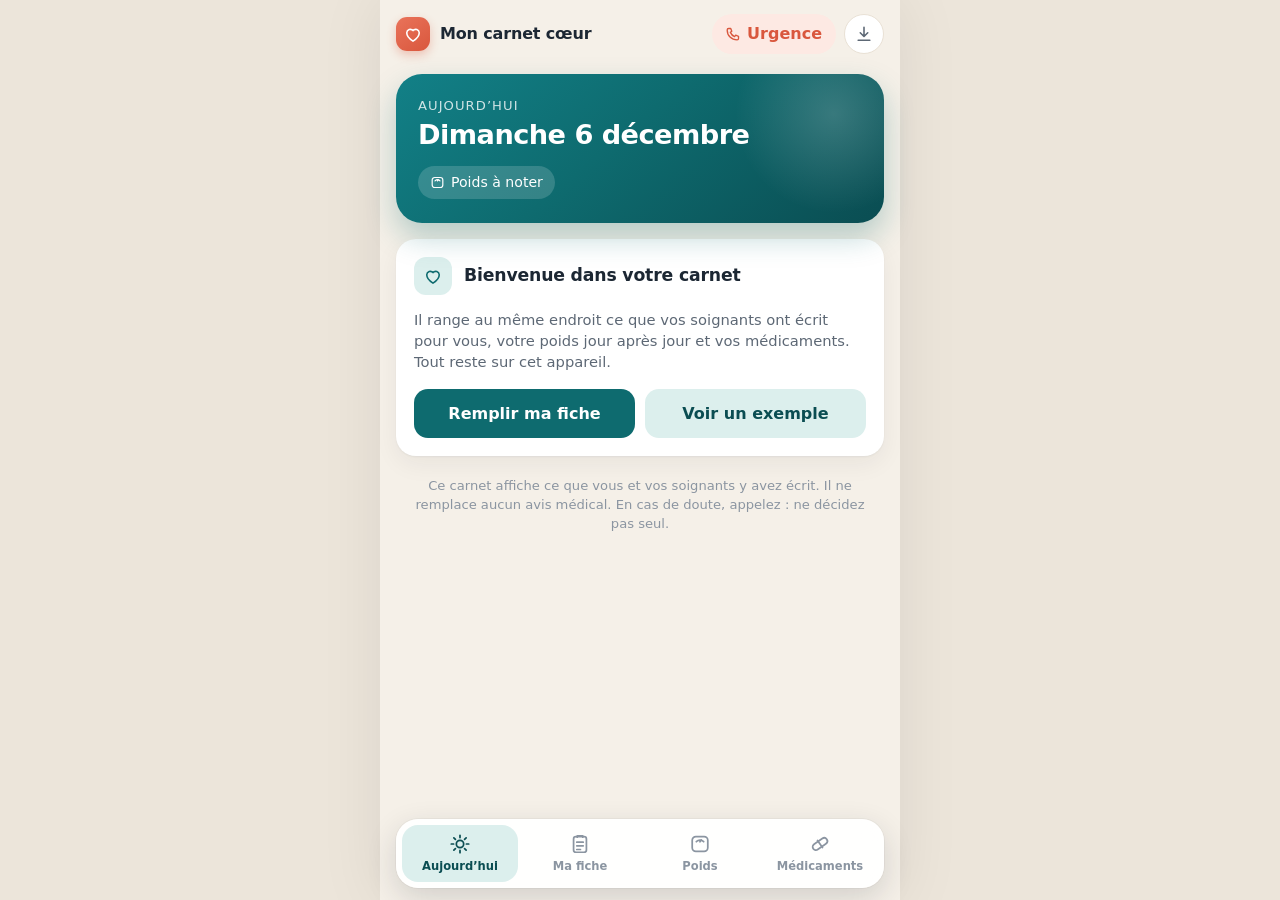
==== essai-carnet/index.html @ e3ade429 "Carnet de suivi : version d'essai (1dc3de3)" ====
<!doctype html>
<html lang="fr">
  <head>
    <meta charset="utf-8" />
    <meta name="viewport" content="width=device-width, initial-scale=1, viewport-fit=cover" />
    <meta name="theme-color" content="#0e6b6f" />
    <title>Mon carnet cœur</title>
    <!-- Aucune ressource distante : ni police, ni icône, ni mesure d'usage. Rien ne sort de l'appareil. -->
    <link rel="manifest" href="./manifest.webmanifest" />
    <link rel="icon" href="./icone.svg" type="image/svg+xml" />
    <link rel="stylesheet" href="./styles.css" />
  </head>
  <body>
    <div id="app"></div>
    <script type="module" src="./src/app.js"></script>
  </body>
</html>
---- essai-carnet/styles.css ----
:root {
  --fond: #f5f0e8;
  --carte: #ffffff;
  --encre: #1c2733;
  --encre-douce: #5d6875;
  --encre-pale: #8b95a1;
  --trait: #e9e1d5;

  --primaire: #0e6b6f;
  --primaire-fonce: #0a4d52;
  --primaire-clair: #dcefed;

  --corail: #d9573d;
  --corail-clair: #fde9e3;
  --ambre: #a8690f;
  --ambre-clair: #fbefd6;
  --vert: #2c7a52;
  --vert-clair: #e0f1e6;
  --bleu: #2f62a3;
  --bleu-clair: #e3edf9;

  --rayon: 20px;
  --rayon-petit: 12px;
  --ombre: 0 1px 2px rgba(28, 39, 51, 0.05), 0 8px 24px rgba(28, 39, 51, 0.06);
  --police: system-ui, -apple-system, "Segoe UI", Roboto, "Helvetica Neue", Arial, sans-serif;
}

* { box-sizing: border-box; }

html { -webkit-text-size-adjust: 100%; }

body {
  margin: 0;
  background: var(--fond);
  color: var(--encre);
  font-family: var(--police);
  font-size: 16px;
  line-height: 1.45;
  -webkit-font-smoothing: antialiased;
}

button, input, textarea { font: inherit; color: inherit; }
button { cursor: pointer; }
h1, h2, h3, p { margin: 0; }

#app { max-width: 520px; margin: 0 auto; min-height: 100vh; position: relative; }

.page { padding: 16px 16px calc(104px + env(safe-area-inset-bottom)); display: grid; gap: 16px; }

/* ---------- Barre du haut ---------- */

.barre {
  display: flex; align-items: center; justify-content: space-between; gap: 12px;
  padding: calc(14px + env(safe-area-inset-top)) 16px 4px;
}
.marque { display: flex; align-items: center; gap: 10px; font-weight: 700; letter-spacing: -0.01em; }
.marque .logo {
  width: 34px; height: 34px; border-radius: 11px; display: grid; place-items: center;
  background: linear-gradient(145deg, #e9735a, var(--corail)); color: #fff;
  box-shadow: 0 4px 10px rgba(217, 87, 61, 0.3);
}
.barre-actions { display: flex; gap: 8px; }

.bouton-rond {
  width: 40px; height: 40px; border-radius: 50%; border: 1px solid var(--trait);
  background: var(--carte); display: grid; place-items: center; color: var(--encre-douce);
}
.bouton-urgence {
  height: 40px; padding: 0 14px 0 12px; border-radius: 20px; border: 0;
  background: var(--corail-clair); color: var(--corail); font-weight: 700;
  display: inline-flex; align-items: center; gap: 6px;
}

/* ---------- Bandeau d'accueil ---------- */

.accueil {
  border-radius: 26px; padding: 22px 22px 24px; color: #fff; position: relative; overflow: hidden;
  background: linear-gradient(140deg, #128087 0%, var(--primaire) 45%, var(--primaire-fonce) 100%);
  box-shadow: 0 14px 30px rgba(14, 107, 111, 0.28);
}
.accueil::after {
  content: ""; position: absolute; right: -50px; top: -60px; width: 200px; height: 200px; border-radius: 50%;
  background: radial-gradient(circle, rgba(255, 255, 255, 0.18), rgba(255, 255, 255, 0) 70%);
}
.accueil .sur-titre { font-size: 0.82rem; text-transform: uppercase; letter-spacing: 0.08em; opacity: 0.8; }
.accueil h1 { font-size: 1.7rem; line-height: 1.15; letter-spacing: -0.02em; margin-top: 4px; }
.accueil h1::first-letter { text-transform: uppercase; }
.accueil .resume { display: flex; flex-wrap: wrap; gap: 8px; margin-top: 16px; position: relative; z-index: 1; }
.accueil .puce {
  background: rgba(255, 255, 255, 0.16); border-radius: 999px; padding: 6px 12px; font-size: 0.88rem;
  display: inline-flex; align-items: center; gap: 6px;
}

/* ---------- Cartes ---------- */

.carte { background: var(--carte); border-radius: var(--rayon); box-shadow: var(--ombre); padding: 18px; }
.carte-tete { display: flex; align-items: center; gap: 12px; margin-bottom: 14px; }
.carte-tete h2 { font-size: 1.08rem; letter-spacing: -0.01em; flex: 1; }
.carte-tete .lien { font-size: 0.9rem; color: var(--primaire); font-weight: 600; background: none; border: 0; padding: 4px; }

.pastille { width: 38px; height: 38px; border-radius: 12px; display: grid; place-items: center; flex: none; }
.pastille.vert { background: var(--vert-clair); color: var(--vert); }
.pastille.ambre { background: var(--ambre-clair); color: var(--ambre); }
.pastille.bleu { background: var(--bleu-clair); color: var(--bleu); }
.pastille.corail { background: var(--corail-clair); color: var(--corail); }
.pastille.primaire { background: var(--primaire-clair); color: var(--primaire); }

.titre-page { font-size: 1.5rem; letter-spacing: -0.02em; padding: 4px 2px 0; }
.sous-titre { color: var(--encre-douce); font-size: 0.95rem; padding: 0 2px; margin-top: -10px; }

.discret { color: var(--encre-douce); font-size: 0.92rem; }
.vide { color: var(--encre-pale); font-style: italic; }

/* ---------- Boutons ---------- */

.bouton {
  border: 0; border-radius: 14px; padding: 13px 18px; font-weight: 650; background: var(--primaire); color: #fff;
  display: inline-flex; align-items: center; justify-content: center; gap: 8px; min-height: 48px;
}
.bouton:active { transform: translateY(1px); }
.bouton.secondaire { background: var(--primaire-clair); color: var(--primaire-fonce); }
.bouton.neutre { background: #f1ebe2; color: var(--encre); }
.bouton.danger { background: var(--corail-clair); color: var(--corail); }
.bouton.large { width: 100%; }
.rangee { display: flex; gap: 10px; flex-wrap: wrap; }
.rangee > .bouton { flex: 1; }

/* ---------- Poids ---------- */

.grand-nombre { font-size: 2.3rem; font-weight: 750; letter-spacing: -0.03em; line-height: 1; }
.grand-nombre small { font-size: 1rem; font-weight: 600; color: var(--encre-douce); margin-left: 4px; letter-spacing: 0; }

.saisie-rapide { display: flex; gap: 10px; align-items: stretch; }
.saisie-rapide .champ-unite { flex: 1; }

.champ-unite { position: relative; }
.champ-unite input { padding-right: 46px; }
.champ-unite span { position: absolute; right: 14px; top: 50%; transform: translateY(-50%); color: var(--encre-pale); font-weight: 600; }

.courbe { width: 100%; height: auto; display: block; }
.courbe .grille { stroke: var(--trait); stroke-width: 1; }
.courbe .axe { fill: var(--encre-pale); font-size: 11px; font-family: var(--police); }
.courbe .trace { fill: none; stroke: var(--primaire); stroke-width: 2.5; stroke-linejoin: round; stroke-linecap: round; }
.courbe .point { fill: #fff; stroke: var(--primaire); stroke-width: 2; }
.courbe .reference { stroke: var(--ambre); stroke-width: 1.5; stroke-dasharray: 5 5; }

.periodes { display: inline-flex; background: #f1ebe2; border-radius: 12px; padding: 4px; gap: 2px; }
.periodes button { border: 0; background: none; padding: 7px 12px; border-radius: 9px; font-size: 0.88rem; font-weight: 600; color: var(--encre-douce); }
.periodes button.actif { background: #fff; color: var(--encre); box-shadow: 0 1px 3px rgba(0, 0, 0, 0.08); }

.legende { display: flex; flex-wrap: wrap; gap: 14px; font-size: 0.85rem; color: var(--encre-douce); margin-top: 8px; }
.legende i { display: inline-block; width: 18px; height: 0; border-top: 2.5px solid var(--primaire); vertical-align: middle; margin-right: 6px; }
.legende i.ref { border-top: 2px dashed var(--ambre); }

/* ---------- Parole du soignant ---------- */

.parole {
  border-left: 4px solid var(--primaire); background: var(--primaire-clair); border-radius: 0 var(--rayon-petit) var(--rayon-petit) 0;
  padding: 12px 14px;
}
.parole .texte { font-weight: 600; white-space: pre-wrap; }
.parole .origine { font-size: 0.85rem; color: var(--encre-douce); margin-top: 6px; }

/* ---------- Listes ---------- */

.liste { list-style: none; margin: 0; padding: 0; }
.liste > li + li { border-top: 1px solid var(--trait); }

.ligne {
  width: 100%; text-align: left; background: none; border: 0; padding: 13px 0; display: flex; gap: 12px; align-items: flex-start;
}
.ligne .corps { flex: 1; min-width: 0; }
.ligne .libelle { font-size: 0.86rem; color: var(--encre-douce); }
.ligne .valeur { font-weight: 650; font-size: 1.04rem; white-space: pre-wrap; overflow-wrap: anywhere; }
.ligne .meta { font-size: 0.82rem; color: var(--encre-pale); margin-top: 3px; }
.ligne .chevron { color: var(--encre-pale); margin-top: 10px; flex: none; }

.etiquette { display: inline-flex; align-items: center; gap: 5px; border-radius: 999px; padding: 3px 10px; font-size: 0.78rem; font-weight: 650; margin-top: 6px; }
.etiquette.ambre { background: var(--ambre-clair); color: var(--ambre); }
.etiquette.neutre { background: #f1ebe2; color: var(--encre-douce); }

.compte { font-size: 0.82rem; color: var(--encre-pale); font-weight: 600; }

/* ---------- Médicaments ---------- */

.moment { font-size: 0.8rem; text-transform: uppercase; letter-spacing: 0.08em; color: var(--encre-pale); font-weight: 700; margin: 14px 0 6px; }
.moment:first-child { margin-top: 0; }

.prise {
  width: 100%; display: flex; align-items: center; gap: 12px; text-align: left; border: 1.5px solid var(--trait); background: #fff;
  border-radius: 14px; padding: 11px 12px; margin-top: 8px; min-height: 56px;
}
.prise .case {
  width: 28px; height: 28px; border-radius: 9px; border: 2px solid #cfc6b8; display: grid; place-items: center; color: transparent; flex: none;
}
.prise .nom { font-weight: 650; }
.prise .dose { font-size: 0.86rem; color: var(--encre-douce); }
.prise.fait { background: var(--vert-clair); border-color: transparent; }
.prise.fait .case { background: var(--vert); border-color: var(--vert); color: #fff; }

.moments { display: flex; gap: 6px; flex-wrap: wrap; margin-top: 8px; }
.moments span { background: var(--bleu-clair); color: var(--bleu); border-radius: 999px; padding: 3px 10px; font-size: 0.8rem; font-weight: 650; }

.a-quoi { margin-top: 10px; background: #faf6ef; border-radius: var(--rayon-petit); padding: 10px 12px; }
.a-quoi b { display: block; font-size: 0.78rem; text-transform: uppercase; letter-spacing: 0.06em; color: var(--encre-pale); margin-bottom: 2px; }

/* ---------- Avis et mentions ---------- */

.bandeau { border-radius: var(--rayon-petit); padding: 12px 14px; font-size: 0.92rem; display: flex; gap: 10px; align-items: flex-start; }
.bandeau.exemple { background: var(--ambre-clair); color: #6b4208; }
.bandeau .corps { flex: 1; }
.bandeau button { text-align: left; background: none; border: 0; font-weight: 700; text-decoration: underline; color: inherit; padding: 0; margin-top: 4px; }

.mention { text-align: center; font-size: 0.82rem; color: var(--encre-pale); padding: 4px 12px; }

/* ---------- Navigation ---------- */

.nav {
  position: fixed; left: 50%; transform: translateX(-50%); bottom: calc(12px + env(safe-area-inset-bottom));
  width: min(488px, calc(100% - 24px)); display: grid; grid-template-columns: repeat(4, 1fr); gap: 4px; padding: 6px;
  background: rgba(255, 255, 255, 0.94); backdrop-filter: blur(12px); border-radius: 22px;
  box-shadow: 0 10px 30px rgba(28, 39, 51, 0.16), 0 0 0 1px rgba(28, 39, 51, 0.04);
}
.nav button {
  border: 0; background: none; border-radius: 16px; padding: 8px 2px 7px; display: grid; justify-items: center; gap: 3px;
  font-size: 0.72rem; font-weight: 650; color: var(--encre-pale);
}
.nav button.actif { background: var(--primaire-clair); color: var(--primaire-fonce); }

/* ---------- Feuille (saisie) ---------- */

.voile { position: fixed; inset: 0; background: rgba(20, 30, 40, 0.45); display: flex; align-items: flex-end; justify-content: center; z-index: 10; }
.feuille {
  width: 100%; max-width: 520px; max-height: 92vh; overflow: auto; background: var(--fond);
  border-radius: 26px 26px 0 0; padding: 10px 18px calc(22px + env(safe-area-inset-bottom));
}
.feuille::before { content: ""; display: block; width: 44px; height: 5px; border-radius: 3px; background: #d5ccbe; margin: 0 auto 14px; }
.feuille-tete { display: flex; align-items: flex-start; gap: 12px; margin-bottom: 16px; }
.feuille-tete h2 { font-size: 1.25rem; letter-spacing: -0.01em; flex: 1; }
.feuille form, .feuille .bloc { display: grid; gap: 14px; }

label.champ { display: grid; gap: 6px; font-size: 0.9rem; font-weight: 650; color: var(--encre-douce); }
label.champ small { font-weight: 400; color: var(--encre-pale); }
input[type="text"], input[type="date"], input[type="time"], input[type="tel"], textarea {
  width: 100%; border: 1.5px solid var(--trait); background: #fff; border-radius: 14px; padding: 13px 14px; min-height: 48px;
  font-weight: 500; color: var(--encre);
}
textarea { min-height: 96px; resize: vertical; }
input:focus, textarea:focus { outline: none; border-color: var(--primaire); box-shadow: 0 0 0 4px var(--primaire-clair); }
.deux { display: grid; grid-template-columns: 1fr 1fr; gap: 12px; }

.coches { display: flex; gap: 8px; flex-wrap: wrap; }
.coches label {
  border: 1.5px solid var(--trait); background: #fff; border-radius: 12px; padding: 10px 14px; font-weight: 650; display: inline-flex; gap: 8px; align-items: center;
}
.coches input { width: 18px; height: 18px; accent-color: var(--primaire); }

.erreur { background: var(--corail-clair); color: var(--corail); border-radius: var(--rayon-petit); padding: 10px 12px; font-weight: 600; font-size: 0.92rem; }

.urgence-numero {
  display: flex; align-items: center; gap: 14px; background: var(--corail); color: #fff; border-radius: 18px; padding: 16px 18px; text-decoration: none;
}
.urgence-numero strong { font-size: 1.9rem; letter-spacing: -0.02em; line-height: 1; }
.urgence-numero span { font-size: 0.92rem; opacity: 0.92; }

.historique { font-size: 0.9rem; color: var(--encre-douce); }
.historique li { padding: 8px 0; }

@media (min-width: 560px) {
  body { background: #ece5da; }
  #app { background: var(--fond); box-shadow: 0 0 60px rgba(0, 0, 0, 0.08); }
}

/* ---------- Dictée et photos ---------- */

.bouton-rond.dicter { width: 48px; height: 48px; flex: none; color: var(--primaire); background: var(--primaire-clair); border-color: transparent; }
.dictee { display: flex; align-items: center; gap: 12px; }

.vignette {
  margin-top: 12px; width: 100%; display: flex; align-items: center; gap: 12px; text-align: left; padding: 8px;
  border: 1.5px solid var(--trait); background: #fff; border-radius: 14px; color: var(--primaire); font-weight: 650;
}
.vignette img { width: 64px; height: 64px; object-fit: cover; border-radius: 10px; flex: none; }
.vignette span { display: inline-flex; align-items: center; gap: 6px; }

.bloc-photo { display: grid; gap: 10px; margin-top: 6px; }
.bloc-photo img { width: 100%; max-height: 240px; object-fit: contain; border-radius: 14px; background: #fff; border: 1.5px solid var(--trait); }
.photo-entiere { width: 100%; border-radius: 16px; display: block; background: #fff; }
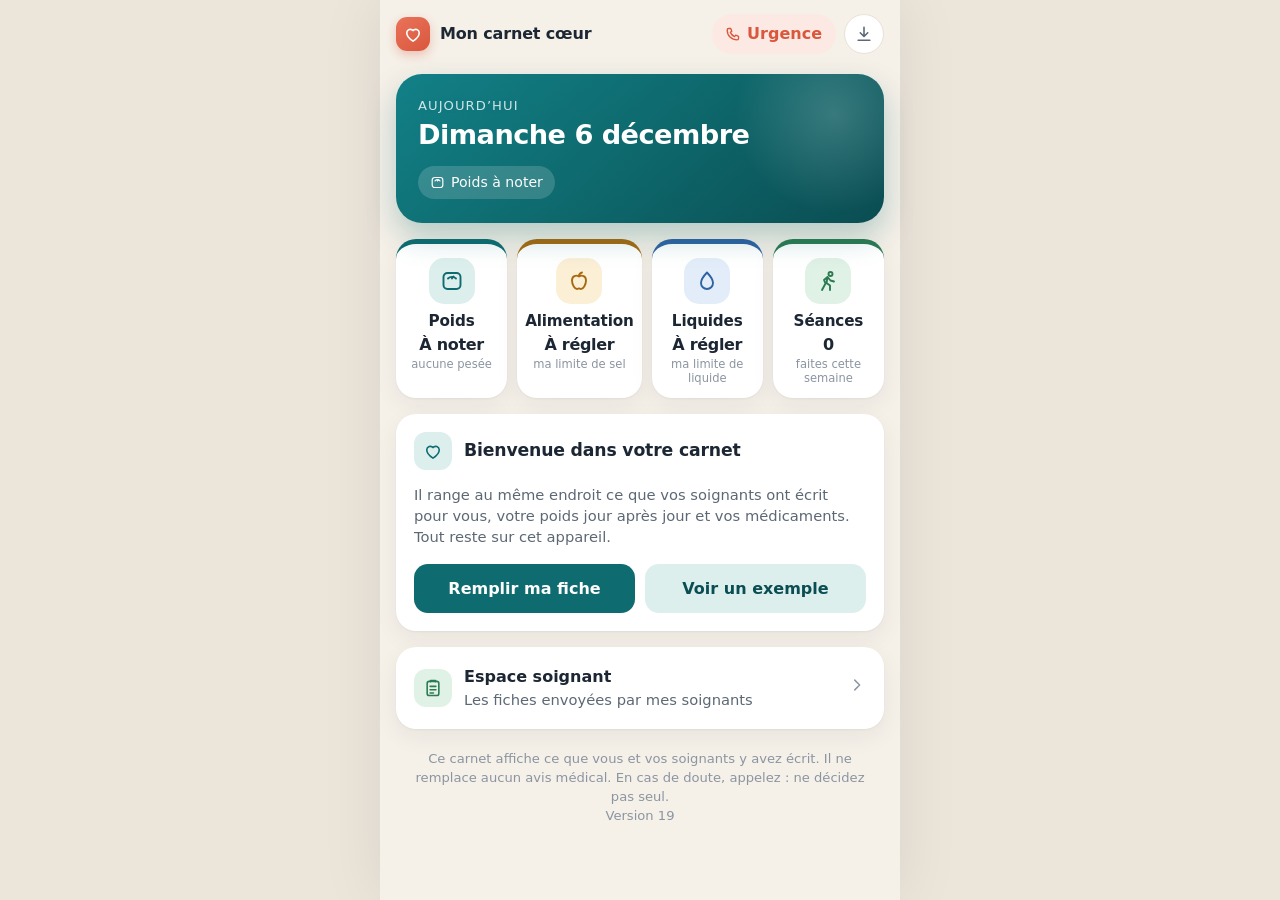
==== commit 6293515a: "Carnet version 19 : fiche allégée, un médicament à deux dosages" ====
--- a/essai-carnet/index.html
+++ b/essai-carnet/index.html
@@ -10,7 +10,7 @@
     <link rel="icon" href="./icone.svg" type="image/svg+xml" />
     <link rel="stylesheet" href="./styles.css" />
   </head>
-  <body>
+  <body spellcheck="false">
     <div id="app"></div>
     <script type="module" src="./src/app.js"></script>
   </body>
--- a/essai-carnet/styles.css
+++ b/essai-carnet/styles.css
@@ -45,7 +45,7 @@
 
 #app { max-width: 520px; margin: 0 auto; min-height: 100vh; position: relative; }
 
-.page { padding: 16px 16px calc(104px + env(safe-area-inset-bottom)); display: grid; gap: 16px; }
+.page { padding: 16px 16px calc(32px + env(safe-area-inset-bottom)); display: grid; gap: 16px; }
 
 /* ---------- Barre du haut ---------- */
 
@@ -217,13 +217,13 @@
 
 .nav {
   position: fixed; left: 50%; transform: translateX(-50%); bottom: calc(12px + env(safe-area-inset-bottom));
-  width: min(488px, calc(100% - 24px)); display: grid; grid-template-columns: repeat(4, 1fr); gap: 4px; padding: 6px;
+  width: min(488px, calc(100% - 24px)); display: grid; grid-template-columns: repeat(5, 1fr); gap: 2px; padding: 6px;
   background: rgba(255, 255, 255, 0.94); backdrop-filter: blur(12px); border-radius: 22px;
   box-shadow: 0 10px 30px rgba(28, 39, 51, 0.16), 0 0 0 1px rgba(28, 39, 51, 0.04);
 }
 .nav button {
   border: 0; background: none; border-radius: 16px; padding: 8px 2px 7px; display: grid; justify-items: center; gap: 3px;
-  font-size: 0.72rem; font-weight: 650; color: var(--encre-pale);
+  font-size: 0.64rem; font-weight: 650; color: var(--encre-pale); letter-spacing: -0.01em; min-width: 0;
 }
 .nav button.actif { background: var(--primaire-clair); color: var(--primaire-fonce); }
 
@@ -286,3 +286,225 @@
 .bloc-photo { display: grid; gap: 10px; margin-top: 6px; }
 .bloc-photo img { width: 100%; max-height: 240px; object-fit: contain; border-radius: 14px; background: #fff; border: 1.5px solid var(--trait); }
 .photo-entiere { width: 100%; border-radius: 16px; display: block; background: #fff; }
+
+/* ---------- Alimentation ---------- */
+
+.bandeau.priorite { background: var(--primaire-clair); color: var(--primaire-fonce); }
+
+.carte.groupe { border-top: 5px solid transparent; }
+.carte.groupe.vert { border-top-color: var(--vert); }
+.carte.groupe.primaire { border-top-color: var(--primaire); }
+.carte.groupe.ambre { border-top-color: var(--ambre); }
+
+.repere { padding: 12px 0; }
+.repere-tete { display: flex; flex-wrap: wrap; align-items: center; justify-content: space-between; gap: 6px 10px; }
+.repere .valeur { font-weight: 650; font-size: 1.02rem; }
+.repere .etiquette { margin-top: 0; }
+.repere .discret { margin-top: 4px; }
+.etiquette.vert { background: var(--vert-clair); color: var(--vert); }
+.etiquette.primaire { background: var(--primaire-clair); color: var(--primaire-fonce); }
+.note-groupe { margin-top: 10px; background: var(--ambre-clair); color: #6b4208; border-radius: var(--rayon-petit); padding: 10px 12px; font-size: 0.92rem; }
+
+.ligne-suivi { display: flex; align-items: center; gap: 12px; padding: 11px 0; }
+.ligne-suivi .corps { flex: 1; min-width: 0; }
+.ligne-suivi .valeur { font-weight: 650; }
+.ligne-suivi .meta { font-size: 0.82rem; color: var(--encre-pale); }
+.ligne-suivi .cases { display: flex; gap: 6px; flex: none; }
+.case-suivi {
+  width: 34px; height: 34px; border-radius: 11px; border: 2px solid #cfc6b8; background: #fff; color: transparent;
+  display: grid; place-items: center; padding: 0;
+}
+.case-suivi.fait { background: var(--vert); border-color: var(--vert); color: #fff; }
+
+.calcul .resultat { margin-top: 10px; background: var(--ambre-clair); border-radius: var(--rayon-petit); padding: 10px 14px; font-size: 1.05rem; }
+.calcul .resultat b { font-size: 1.3rem; }
+
+.puces-gout { display: flex; flex-wrap: wrap; gap: 8px; }
+.puces-gout span { background: var(--vert-clair); color: var(--vert); border-radius: 999px; padding: 7px 13px; font-weight: 600; font-size: 0.92rem; }
+
+.sources a { color: var(--primaire); font-weight: 600; }
+.sources li { padding: 10px 0; }
+
+/* ---------- La bouteille du jour ---------- */
+
+.bloc-bouteille { display: flex; align-items: center; gap: 18px; margin-bottom: 16px; }
+.bouteille { width: 112px; height: auto; flex: none; }
+.bouteille .verre { fill: #eef5fc; }
+.bouteille .contour { fill: none; stroke: #8fb6de; stroke-width: 3; stroke-linejoin: round; }
+.bouteille .bouchon { fill: var(--bleu); }
+.bouteille .vague { fill: #9ccdf3; opacity: 0.9; }
+.bouteille .traits line { stroke: #8fb6de; stroke-width: 2; stroke-linecap: round; }
+.bloc-bouteille .chiffres { flex: 1; min-width: 0; }
+
+.recipients { display: grid; grid-template-columns: repeat(3, 1fr); gap: 8px; }
+.recipient {
+  border: 1.5px solid var(--bleu-clair); background: var(--bleu-clair); color: var(--bleu); border-radius: 14px; padding: 10px 6px;
+  display: grid; gap: 1px; justify-items: center; min-height: 56px; line-height: 1.2;
+}
+.recipient b { font-size: 0.92rem; }
+.recipient span { font-size: 0.82rem; opacity: 0.85; }
+.recipient:active { transform: translateY(1px); }
+
+.journal-boissons { display: flex; flex-wrap: wrap; gap: 6px; margin-top: 14px; }
+.journal-boissons button {
+  border: 1.5px solid var(--trait); background: #fff; border-radius: 999px; padding: 5px 8px 5px 12px; font-size: 0.86rem; font-weight: 600;
+  display: inline-flex; align-items: center; gap: 6px; color: var(--encre-douce);
+}
+
+/* ---------- Le sel dans les aliments ---------- */
+
+.recherche { margin-top: 14px; }
+.familles { margin-top: 14px; display: grid; gap: 8px; }
+.famille { border: 1.5px solid var(--trait); border-radius: 16px; background: #fff; overflow: hidden; }
+.famille > summary {
+  list-style: none; cursor: pointer; padding: 14px 16px; font-weight: 650; display: flex; align-items: center; justify-content: space-between; gap: 10px;
+}
+.famille > summary::-webkit-details-marker { display: none; }
+.famille > summary::after { content: "›"; font-size: 1.4rem; line-height: 1; color: var(--encre-pale); transition: transform 0.15s; }
+.famille[open] > summary::after { transform: rotate(90deg); }
+.famille > summary .compte { margin-left: auto; }
+.famille[open] > summary { background: var(--ambre-clair); }
+.famille .liste { padding: 0 16px; }
+
+.aliment .ligne { align-items: center; }
+.aliment .teneur { text-align: right; flex: none; display: grid; line-height: 1.15; }
+.aliment .teneur b { font-size: 1.05rem; }
+.aliment .teneur small { font-size: 0.74rem; color: var(--encre-pale); }
+
+.tuile { background: #fff; border-radius: 16px; padding: 14px; display: grid; gap: 2px; text-align: center; box-shadow: var(--ombre); }
+.tuile small { color: var(--encre-douce); font-size: 0.82rem; }
+.tuile b { font-size: 1.5rem; letter-spacing: -0.02em; }
+
+.portions { display: flex; flex-wrap: wrap; gap: 6px; margin-top: 10px; }
+.portions button { border: 1.5px solid var(--trait); background: #fff; border-radius: 999px; padding: 8px 12px; font-weight: 650; font-size: 0.9rem; }
+[hidden] { display: none !important; }
+
+/* ---------- Accueil : les quatre priorités (deux par ligne sur téléphone) ---------- */
+
+.tuiles-accueil { display: grid; grid-template-columns: repeat(2, 1fr); gap: 10px; }
+@media (min-width: 620px) { .tuiles-accueil { grid-template-columns: repeat(4, 1fr); } }
+.tuile-accueil {
+  border: 0; border-radius: var(--rayon); background: var(--carte); box-shadow: var(--ombre); padding: 14px 8px 12px;
+  display: grid; justify-items: center; gap: 4px; text-align: center; min-height: 138px; align-content: start;
+  border-top: 5px solid transparent;
+}
+.tuile-accueil.primaire { border-top-color: var(--primaire); }
+.tuile-accueil.ambre { border-top-color: var(--ambre); }
+.tuile-accueil.bleu { border-top-color: var(--bleu); }
+.tuile-accueil.vert { border-top-color: var(--vert); }
+.tuile-accueil .pastille { width: 46px; height: 46px; border-radius: 15px; margin-bottom: 2px; }
+.tuile-accueil b { font-size: 0.95rem; letter-spacing: -0.01em; }
+.tuile-accueil .val { font-size: 1rem; font-weight: 750; letter-spacing: -0.02em; line-height: 1.15; }
+.tuile-accueil small { font-size: 0.72rem; color: var(--encre-pale); line-height: 1.2; }
+.tuile-accueil:active { transform: translateY(1px); }
+
+.lien-carte { width: 100%; border: 0; text-align: left; display: flex; align-items: center; gap: 12px; }
+.lien-carte .corps { flex: 1; min-width: 0; }
+.lien-carte .chevron { color: var(--encre-pale); }
+a.lien-carte { color: inherit; text-decoration: none; }
+
+.en-verres { color: var(--bleu); font-weight: 650; margin-top: 2px; }
+
+/* ---------- Retour à l'accueil ---------- */
+
+.retour {
+  height: 40px; padding: 0 16px 0 8px; border-radius: 20px; border: 1px solid var(--trait); background: var(--carte);
+  display: inline-flex; align-items: center; gap: 4px; font-weight: 700; color: var(--primaire-fonce);
+}
+
+/* ---------- Espace soignant et réception des consignes ---------- */
+
+.bandeau.reception { background: var(--vert-clair); color: #1d5237; }
+.formulaire-soignant { display: grid; gap: 16px; }
+.cadre-qr { background: #fff; border: 1.5px solid var(--trait); border-radius: 18px; padding: 10px; margin: 12px auto; max-width: 320px; }
+.qr { width: 100%; height: auto; display: block; }
+.lien-a-copier { font-size: 0.78rem; min-height: 0; word-break: break-all; color: var(--encre-douce); margin: 6px 0 10px; }
+
+/* ---------- Rendez-vous : heure en deux listes ---------- */
+
+div.champ > span:first-child { font-size: 0.9rem; font-weight: 650; color: var(--encre-douce); }
+div.champ { display: grid; gap: 6px; }
+.heure-minutes { display: grid; grid-template-columns: 1fr 1fr; gap: 8px; }
+select {
+  width: 100%; border: 1.5px solid var(--trait); background: #fff; border-radius: 14px; padding: 12px 10px; min-height: 48px;
+  font: inherit; font-weight: 500; color: var(--encre);
+}
+select:focus { outline: none; border-color: var(--primaire); box-shadow: 0 0 0 4px var(--primaire-clair); }
+.etiquette.corail { background: var(--corail-clair); color: var(--corail); }
+
+/* Page soignant (soignant.html) : une ligne par médicament */
+a.bouton { text-decoration: none; box-sizing: border-box; }
+.med-soignant { display: grid; gap: 10px; padding: 14px; border: 1.5px solid var(--trait); border-radius: var(--rayon-petit); background: #fcfaf6; }
+.med-soignant.a-arreter { border-color: var(--corail); background: var(--corail-clair); }
+.med-actions { justify-content: space-between; align-items: center; }
+.med-actions .arreter { display: inline-flex; align-items: center; gap: 8px; font-weight: 650; color: var(--corail); }
+.med-actions .arreter input { width: 18px; height: 18px; accent-color: var(--corail); }
+.page-soignant .cadre-qr { max-width: 460px; }
+.deux > * { min-width: 0; }
+.deux input { min-width: 0; width: 100%; box-sizing: border-box; }
+.detail-med { display: inline-block; margin-top: 4px; line-height: 1.45; }
+.med-actions .lien { background: none; border: 0; padding: 6px 0; color: var(--encre-douce); font-weight: 600; text-decoration: underline; cursor: pointer; }
+.titre-section { font-size: 1.05rem; margin: 8px 2px -4px; color: var(--encre-douce); }
+.theme-soignant > summary { list-style: none; cursor: pointer; margin-bottom: 0; }
+.theme-soignant > summary::-webkit-details-marker { display: none; }
+.theme-soignant > summary .chevron { color: var(--encre-pale); transition: transform 0.15s; }
+.theme-soignant[open] > summary { margin-bottom: 14px; }
+.theme-soignant[open] > summary .chevron { transform: rotate(90deg); }
+.theme-soignant > summary .compte { margin-left: auto; }
+
+.pastille.neutre { background: #f1ebe2; color: var(--encre-douce); }
+
+/* ---------- Le sel des eaux (version 16) ---------- */
+
+.choix-eau { display: grid; gap: 6px; margin-bottom: 12px; padding: 12px; border-radius: 16px; background: var(--bleu-clair); }
+.choix-eau select { width: 100%; }
+.choix-eau .lien { justify-self: start; padding: 4px 0; background: none; border: 0; color: var(--bleu); font-weight: 650; font-size: 0.92rem; text-decoration: underline; cursor: pointer; }
+.sel-eaux { margin-top: 12px; padding: 10px 12px; border-radius: 14px; background: var(--ambre-clair); color: var(--encre); font-size: 0.95rem; }
+[data-liste="eaux"] .famille[open] > summary { background: var(--bleu-clair); }
+
+/* ---------- Mes séances (version 16) ---------- */
+
+.deux-gros { display: grid; grid-template-columns: 1fr 1fr; gap: 10px; margin-bottom: 14px; }
+.gros-choix {
+  border: 0; border-radius: var(--rayon); box-shadow: var(--ombre); padding: 18px 10px; min-height: 108px;
+  display: grid; justify-items: center; align-content: center; gap: 8px; text-align: center; font-size: 1rem; line-height: 1.2;
+}
+.gros-choix.vert { background: var(--vert); color: #fff; }
+.gros-choix.neutre { background: var(--carte); color: var(--encre); border-top: 5px solid #d8cfc2; }
+.gros-choix:active { transform: translateY(1px); }
+
+.titre-champ { font-size: 0.9rem; font-weight: 650; color: var(--encre-douce); }
+.choix-unique { margin-top: 6px; }
+.choix-unique label:has(input:checked) { border-color: var(--vert); background: var(--vert-clair); }
+.choix-unique input { accent-color: var(--vert); }
+
+.semaine-bloc + .semaine-bloc { margin-top: 14px; }
+.semaine-titre { display: flex; justify-content: space-between; font-size: 0.85rem; color: var(--encre-douce); margin-bottom: 6px; }
+.semaine { display: grid; grid-template-columns: repeat(7, 1fr); gap: 4px; }
+.jour-semaine { display: grid; justify-items: center; gap: 4px; }
+.jour-semaine .lettre { font-size: 0.78rem; font-weight: 700; color: var(--encre-pale); }
+.jour-semaine.aujourdhui .lettre { color: var(--vert); }
+.jour-semaine.futur .rond { opacity: 0.45; }
+.rond {
+  position: relative; width: 36px; height: 36px; border-radius: 50%; display: inline-grid; place-items: center; font-weight: 700;
+  border: 2px dashed #d8cfc2; color: var(--encre-pale);
+}
+.rond.fait { background: var(--vert); border: 2px solid var(--vert); color: #fff; }
+.rond.pas { background: #ece6dc; border: 2px solid #ece6dc; color: var(--encre-douce); }
+.rond i { position: absolute; top: -6px; right: -6px; font-style: normal; font-size: 0.7rem; background: #fff; color: var(--vert); border: 1.5px solid var(--vert); border-radius: 999px; padding: 0 5px; line-height: 1.4; }
+.jour-semaine.aujourdhui .rond { box-shadow: 0 0 0 3px var(--vert-clair); }
+.fait-semaine { margin-top: 12px; font-weight: 650; }
+.legende-semaine { display: flex; flex-wrap: wrap; gap: 14px; margin-top: 8px; font-size: 0.8rem; color: var(--encre-douce); }
+.legende-semaine span { display: inline-flex; align-items: center; gap: 6px; }
+.legende-semaine .rond { width: 14px; height: 14px; border-width: 1.5px; }
+
+/* Version 17 : mes médecins à toucher, fiche commencée à reprendre */
+.choix-medecin label { align-items: flex-start; line-height: 1.25; }
+.choix-medecin label small { font-weight: 500; color: var(--encre-pale); }
+.choix-medecin input { margin-top: 2px; }
+.ajout-medecin { margin-top: 10px; }
+.ajout-medecin > summary { cursor: pointer; color: var(--primaire); font-weight: 700; display: inline-flex; align-items: center; gap: 6px; list-style: none; }
+.ajout-medecin > summary::-webkit-details-marker { display: none; }
+.ajout-medecin[open] > summary { margin-bottom: 10px; }
+.ajout-medecin .bouton { margin-top: 10px; }
+.carte-brouillon { border: 2px solid var(--ambre); }
